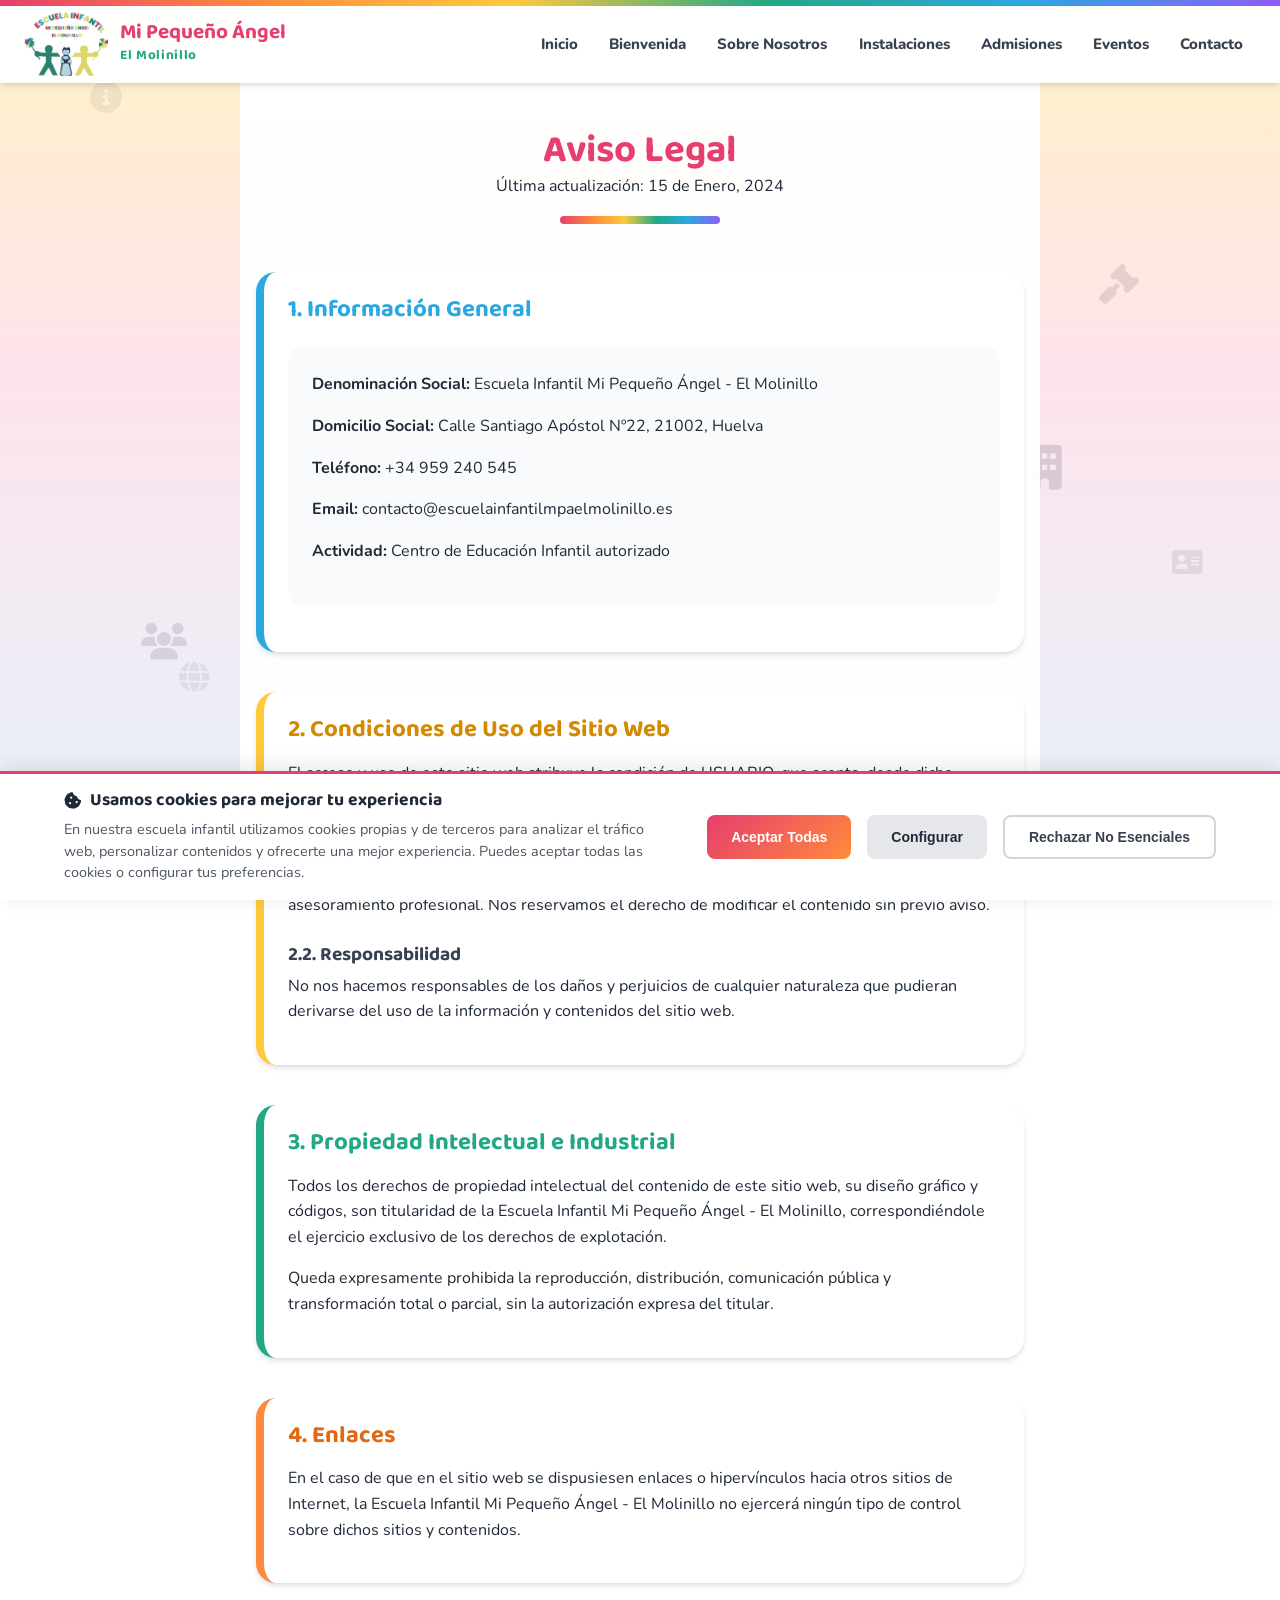
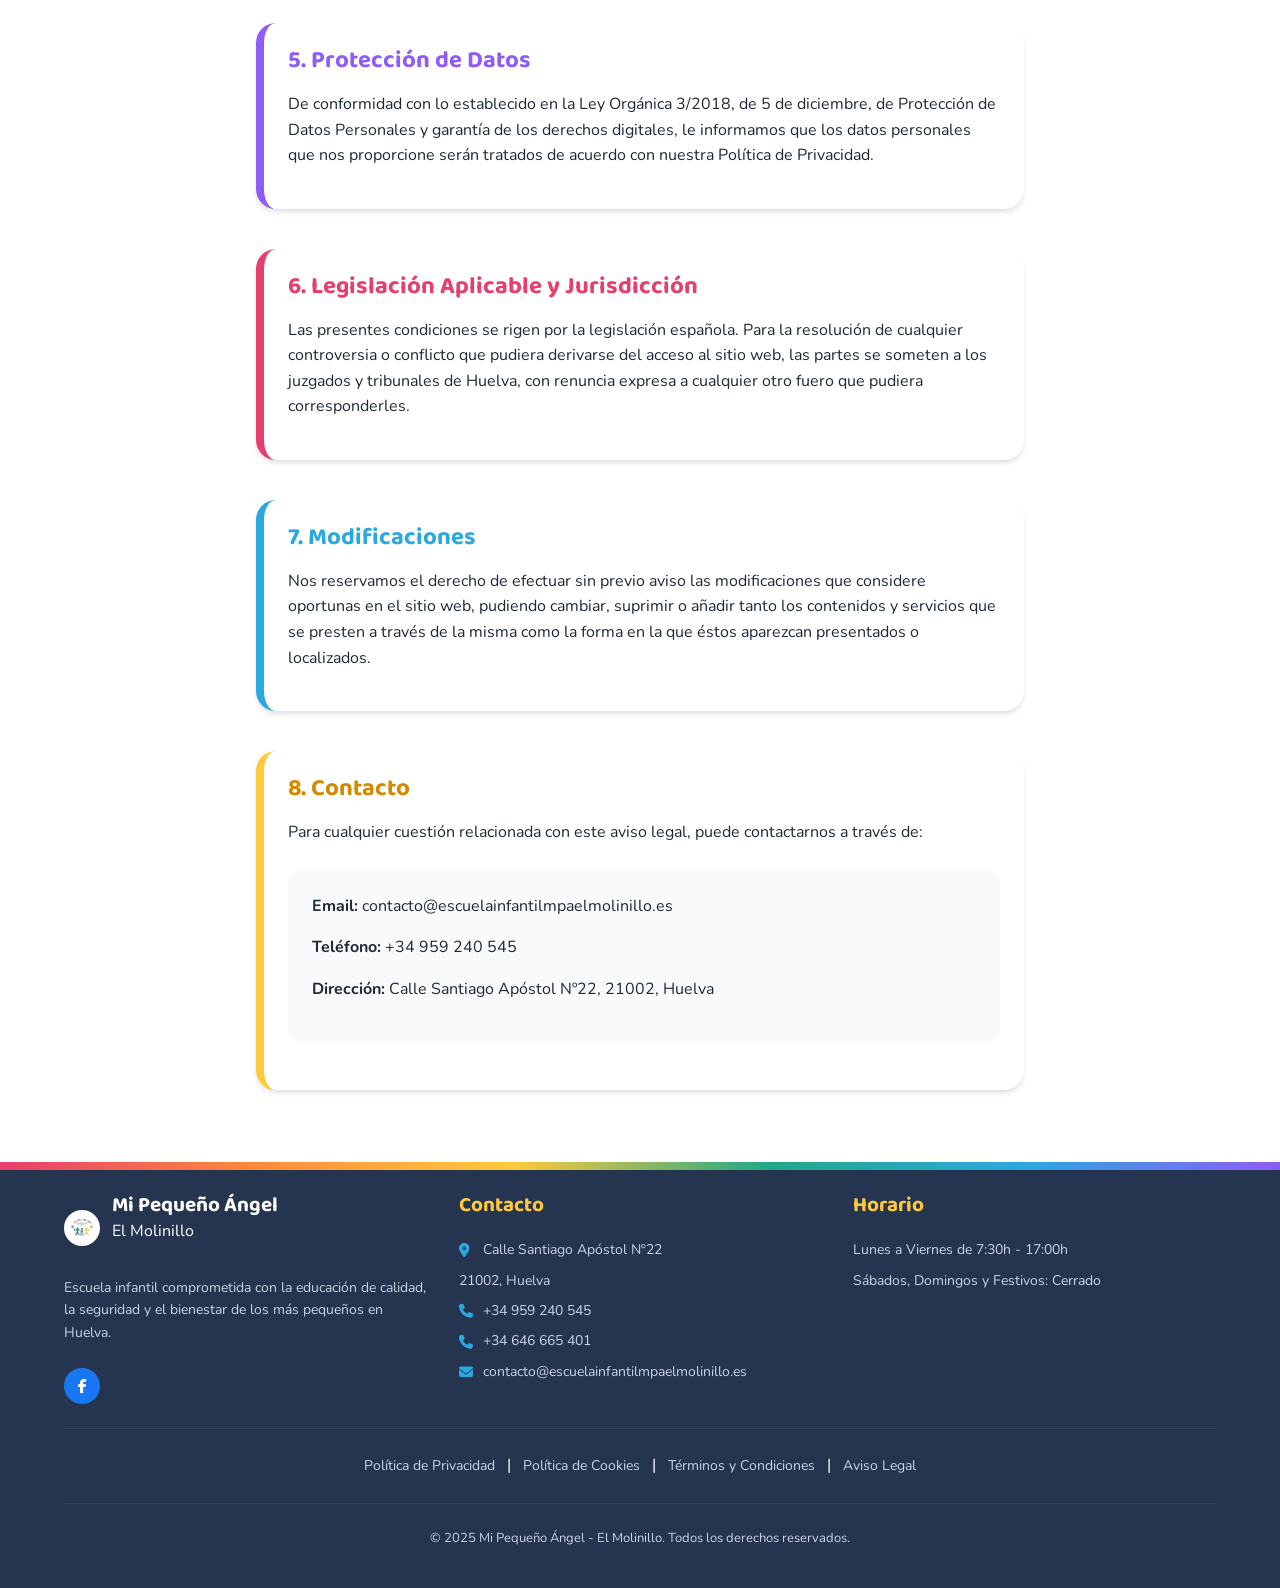
==== aviso-legal.html @ c1a0e79a "Add files via upload" ====
<!DOCTYPE html>
<html lang="es">

<head>
    <meta charset="UTF-8">
    <meta name="viewport" content="width=device-width, initial-scale=1.0">
    <title>Aviso Legal</title>
    <link rel="icon" type="image/png" href="img/favicon.ico">
    <link rel="stylesheet" href="https://cdnjs.cloudflare.com/ajax/libs/font-awesome/6.4.0/css/all.min.css">
    <link rel="preconnect" href="https://fonts.googleapis.com">
    <link rel="preconnect" href="https://fonts.gstatic.com" crossorigin>
    <link rel="stylesheet" href="https://fonts.googleapis.com/css2?family=Baloo+2:wght@600;700;800&family=Nunito:wght@400;600;700;800&display=swap">
    <link rel="stylesheet" href="styles.css">
    <style>
        .policy-content {
            max-width: 800px;
            margin: 0 auto;
            padding: 2rem 1rem;
        }

        .policy-header {
            text-align: center;
            margin-bottom: 3rem;
            padding-top: 6rem;
        }

        .policy-section {
            margin-bottom: 2.5rem;
        }

        .policy-section h2 {
            color: var(--primary-pink);
            margin-bottom: 1rem;
            font-size: 1.5rem;
        }

        .policy-section h3 {
            color: var(--gray-700);
            margin: 1.5rem 0 0.5rem 0;
            font-size: 1.2rem;
        }

        .legal-info-box {
            background: var(--gray-50);
            padding: 1.5rem;
            border-radius: var(--border-radius);
            margin: 1.5rem 0;
        }

        .back-button {
            display: inline-block;
            margin-top: 2rem;
            padding: 0.75rem 1.5rem;
            background: var(--gradient-pink);
            color: white;
            border-radius: 9999px;
            text-decoration: none;
            font-weight: 600;
            transition: var(--transition);
        }

        .back-button:hover {
            transform: translateY(-2px);
            box-shadow: var(--shadow-lg);
        }

        .legal-background {
            position: fixed;
            top: 0;
            left: 0;
            width: 100%;
            height: 100%;
            pointer-events: none;
            z-index: -1;
            overflow: hidden;
        }

        .floating-legal {
            position: absolute;
            font-size: 2rem;
            color: rgba(55, 65, 81, 0.1);
            animation: floatLegal 22s infinite linear;
            pointer-events: none;
            font-family: 'Font Awesome 6 Free';
            font-weight: 900;
        }

        .floating-legal:nth-child(1) {
            top: 8%;
            left: 7%;
            animation-delay: 0s;
            font-size: 2rem;
            color: rgba(55, 65, 81, 0.08);
        }

        .floating-legal:nth-child(2) {
            top: 28%;
            right: 11%;
            animation-delay: 3.5s;
            font-size: 2.5rem;
            color: rgba(31, 41, 55, 0.12);
        }

        .floating-legal:nth-child(3) {
            bottom: 22%;
            left: 14%;
            animation-delay: 7s;
            font-size: 1.9rem;
            color: rgba(55, 65, 81, 0.09);
        }

        .floating-legal:nth-child(4) {
            top: 48%;
            right: 17%;
            animation-delay: 10.5s;
            font-size: 2.8rem;
            color: rgba(31, 41, 55, 0.15);
        }

        .floating-legal:nth-child(5) {
            bottom: 35%;
            right: 6%;
            animation-delay: 14s;
            font-size: 1.7rem;
            color: rgba(55, 65, 81, 0.11);
        }

        .floating-legal:nth-child(6) {
            top: 68%;
            left: 11%;
            animation-delay: 17.5s;
            font-size: 2.3rem;
            color: rgba(31, 41, 55, 0.13);
        }

        /* Iconos de información legal */
        .floating-legal:nth-child(1)::before {
            content: '\f05a';
        }

        /* Info circle */
        .floating-legal:nth-child(2)::before {
            content: '\f0e3';
        }

        /* Gavel */
        .floating-legal:nth-child(3)::before {
            content: '\f0ac';
        }

        /* Globo */
        .floating-legal:nth-child(4)::before {
            content: '\f1ad';
        }

        /* Building */
        .floating-legal:nth-child(5)::before {
            content: '\f2bb';
        }

        /* Address Card */
        .floating-legal:nth-child(6)::before {
            content: '\f0c0';
        }

        /* Users */

        @keyframes floatLegal {
            0% {
                transform: translateY(0px) rotate(0deg) scale(1);
                opacity: 0.7;
            }

            33% {
                transform: translateY(-25px) rotate(120deg) scale(1.2);
                opacity: 1;
            }

            66% {
                transform: translateY(25px) rotate(240deg) scale(0.8);
                opacity: 0.5;
            }

            100% {
                transform: translateY(0px) rotate(360deg) scale(1);
                opacity: 0.7;
            }
        }

        .policy-content {
            position: relative;
            z-index: 1;
            background: rgba(255, 255, 255, 0.95);
            backdrop-filter: blur(2px);
        }
    </style>
</head>

<body>
    <div class="legal-background">
        <div class="floating-legal"></div>
        <div class="floating-legal"></div>
        <div class="floating-legal"></div>
        <div class="floating-legal"></div>
        <div class="floating-legal"></div>
        <div class="floating-legal"></div>
    </div>

    <!-- Encabezado -->
    <header>
        <div class="header-container">
            <a href="index.html" class="logo" aria-label="Mi Pequeño Ángel - El Molinillo, ir al inicio">
                <span class="logo-img">
                    <img src="img/logo.jpg" alt="Logo Escuela Infantil Mi Pequeño Ángel - El Molinillo">
                </span>
                <div class="logo-text">
                    <h1>Mi Pequeño Ángel</h1>
                    <p>El Molinillo</p>
                </div>
            </a>

            <!-- Menú de navegación -->
            <nav class="nav-menu">
                <a href="index.html" class="nav-link">Inicio</a>
                <a href="index.html#welcome" class="nav-link">Bienvenida</a>
                <a href="index.html#about" class="nav-link">Sobre Nosotros</a>
                <a href="index.html#facilities" class="nav-link">Instalaciones</a>
                <a href="index.html#admissions" class="nav-link">Admisiones</a>
                <a href="index.html#news" class="nav-link">Eventos</a>
                <a href="index.html#contact" class="nav-link">Contacto</a>
            </nav>
        </div>
    </header>

    <!-- Contenido del Aviso Legal -->
    <main class="policy-content">
        <div class="policy-header">
            <h1>Aviso Legal</h1>
            <p>Última actualización: 15 de Enero, 2024</p>
        </div>

        <div class="policy-section">
            <h2>1. Información General</h2>
            <div class="legal-info-box">
                <p><strong>Denominación Social:</strong> Escuela Infantil Mi Pequeño Ángel - El Molinillo</p>
                <p><strong>Domicilio Social:</strong> Calle Santiago Apóstol Nº22, 21002, Huelva</p>
                <p><strong>Teléfono:</strong> +34 959 240 545</p>
                <p><strong>Email:</strong> contacto@escuelainfantilmpaelmolinillo.es</p>
                <p><strong>Actividad:</strong> Centro de Educación Infantil autorizado</p>
            </div>
        </div>

        <div class="policy-section">
            <h2>2. Condiciones de Uso del Sitio Web</h2>
            <p>El acceso y uso de este sitio web atribuye la condición de USUARIO, que acepta, desde dicho acceso y/o
                uso, las presentes condiciones de uso.</p>

            <h3>2.1. Contenido del Sitio</h3>
            <p>La información contenida en este sitio web tiene carácter informativo y no constituye asesoramiento
                profesional. Nos reservamos el derecho de modificar el contenido sin previo aviso.</p>

            <h3>2.2. Responsabilidad</h3>
            <p>No nos hacemos responsables de los daños y perjuicios de cualquier naturaleza que pudieran derivarse del
                uso de la información y contenidos del sitio web.</p>
        </div>

        <div class="policy-section">
            <h2>3. Propiedad Intelectual e Industrial</h2>
            <p>Todos los derechos de propiedad intelectual del contenido de este sitio web, su diseño gráfico y códigos,
                son titularidad de la Escuela Infantil Mi Pequeño Ángel - El Molinillo, correspondiéndole el ejercicio
                exclusivo de los derechos de explotación.</p>

            <p>Queda expresamente prohibida la reproducción, distribución, comunicación pública y transformación total o
                parcial, sin la autorización expresa del titular.</p>
        </div>

        <div class="policy-section">
            <h2>4. Enlaces</h2>
            <p>En el caso de que en el sitio web se dispusiesen enlaces o hipervínculos hacia otros sitios de Internet,
                la Escuela Infantil Mi Pequeño Ángel - El Molinillo no ejercerá ningún tipo de control sobre dichos
                sitios y contenidos.</p>
        </div>

        <div class="policy-section">
            <h2>5. Protección de Datos</h2>
            <p>De conformidad con lo establecido en la Ley Orgánica 3/2018, de 5 de diciembre, de Protección de Datos
                Personales y garantía de los derechos digitales, le informamos que los datos personales que nos
                proporcione serán tratados de acuerdo con nuestra Política de Privacidad.</p>
        </div>

        <div class="policy-section">
            <h2>6. Legislación Aplicable y Jurisdicción</h2>
            <p>Las presentes condiciones se rigen por la legislación española. Para la resolución de cualquier
                controversia o conflicto que pudiera derivarse del acceso al sitio web, las partes se someten a los
                juzgados y tribunales de Huelva, con renuncia expresa a cualquier otro fuero que pudiera
                corresponderles.</p>
        </div>

        <div class="policy-section">
            <h2>7. Modificaciones</h2>
            <p>Nos reservamos el derecho de efectuar sin previo aviso las modificaciones que considere oportunas en el
                sitio web, pudiendo cambiar, suprimir o añadir tanto los contenidos y servicios que se presten a través
                de la misma como la forma en la que éstos aparezcan presentados o localizados.</p>
        </div>

        <div class="policy-section">
            <h2>8. Contacto</h2>
            <p>Para cualquier cuestión relacionada con este aviso legal, puede contactarnos a través de:</p>
            <div class="legal-info-box">
                <p><strong>Email:</strong> contacto@escuelainfantilmpaelmolinillo.es</p>
                <p><strong>Teléfono:</strong> +34 959 240 545</p>
                <p><strong>Dirección:</strong> Calle Santiago Apóstol Nº22, 21002, Huelva</p>
            </div>
        </div>
    </main>

    <!-- Footer -->
    <footer>
        <div class="container">
            <div class="footer-content">
                <div class="footer-column">
                    <div class="footer-logo">
                        <div class="footer-logo-icon">
                            <img src="img/favicon.ico" alt="Logo Escuela Infantil Mi Pequeño Ángel"
                                style="width: 100%; height: 100%; object-fit: contain;">
                        </div>
                        <div>
                            <h3>Mi Pequeño Ángel</h3>
                            <p>El Molinillo</p>
                        </div>
                    </div>
                    <p class="footer-text">Escuela infantil comprometida con la educación de calidad, la seguridad y el
                        bienestar de los más pequeños en Huelva.</p>
                    <div class="social-links">
                        <a href="https://www.facebook.com/p/Mi-Peque%C3%B1o-%C3%81ngel-El-Molinillo-100089891724170/"
                            class="social-link" target="_blank" aria-label="Facebook">
                            <i class="fab fa-facebook-f"></i>
                        </a>
                    </div>
                </div>
                <div class="footer-column">
                    <h4>Contacto</h4>
                    <div class="footer-contact">
                        <p><i class="fas fa-map-marker-alt"></i> Calle Santiago Apóstol Nº22</p>
                        <p>21002, Huelva</p>
                        <p><i class="fas fa-phone"></i> +34 959 240 545</p>
                        <p><i class="fas fa-phone"></i> +34 646 665 401</p>
                        <p><i class="fas fa-envelope"></i> contacto@escuelainfantilmpaelmolinillo.es</p>
                    </div>
                </div>
                <div class="footer-column">
                    <h4>Horario</h4>
                    <div class="footer-hours">
                        <p>Lunes a Viernes de 7:30h - 17:00h</p>
                        <p>Sábados, Domingos y Festivos: Cerrado</p>
                    </div>
                </div>
            </div>

            <!-- Políticas en el pie de página -->
            <div class="footer-policies">
                <a href="politica-privacidad.html">Política de Privacidad</a> |
                <a href="politica-cookies.html">Política de Cookies</a> |
                <a href="terminos-condiciones.html">Términos y Condiciones</a> |
                <a href="aviso-legal.html">Aviso Legal</a>
            </div>

            <div class="copyright">
                <p>&copy; 2025 Mi Pequeño Ángel - El Molinillo. Todos los derechos reservados.</p>
            </div>
        </div>
    </footer>

    <script src="script.js"></script>

    <!-- Banner de Cookies -->
    <div id="cookieBanner" class="cookie-banner-full">
        <div class="container">
            <div class="cookie-content-full">
                <div class="cookie-text-full">
                    <h3><i class="fas fa-cookie-bite"></i> Usamos cookies para mejorar tu experiencia</h3>
                    <p>En nuestra escuela infantil utilizamos cookies propias y de terceros para analizar el tráfico
                        web, personalizar contenidos y ofrecerte una mejor experiencia. Puedes aceptar todas las cookies
                        o configurar tus preferencias.</p>
                </div>
                <div class="cookie-buttons-full">
                    <button id="acceptAllCookies" class="btn-cookie btn-cookie-primary">
                        Aceptar Todas
                    </button>
                    <button id="configureCookies" class="btn-cookie btn-cookie-secondary">
                        Configurar
                    </button>
                    <button id="rejectCookies" class="btn-cookie btn-cookie-outline">
                        Rechazar No Esenciales
                    </button>
                </div>
            </div>
        </div>
    </div>

    <!-- Modal de Configuración de Cookies -->
    <div id="cookieModal" class="cookie-modal">
        <div class="cookie-modal-content">
            <div class="cookie-modal-header">
                <h3><i class="fas fa-sliders-h"></i> Configuración de Cookies</h3>
                <button id="closeCookieModal" class="cookie-close">&times;</button>
            </div>
            <div class="cookie-modal-body">
                <div class="cookie-category">
                    <div class="cookie-category-header">
                        <label class="cookie-toggle">
                            <input type="checkbox" id="essentialCookies" checked disabled>
                            <span class="cookie-slider"></span>
                        </label>
                        <div class="cookie-category-info">
                            <h4>Cookies Esenciales</h4>
                            <p>Necesarias para el funcionamiento básico del sitio. No se pueden desactivar.</p>
                        </div>
                    </div>
                </div>

                <div class="cookie-category">
                    <div class="cookie-category-header">
                        <label class="cookie-toggle">
                            <input type="checkbox" id="performanceCookies">
                            <span class="cookie-slider"></span>
                        </label>
                        <div class="cookie-category-info">
                            <h4>Cookies de Rendimiento</h4>
                            <p>Nos ayudan a entender cómo interactúas con el sitio y mejorar nuestros servicios.</p>
                        </div>
                    </div>
                </div>

                <div class="cookie-category">
                    <div class="cookie-category-header">
                        <label class="cookie-toggle">
                            <input type="checkbox" id="functionalityCookies">
                            <span class="cookie-slider"></span>
                        </label>
                        <div class="cookie-category-info">
                            <h4>Cookies de Funcionalidad</h4>
                            <p>Permiten recordar tus preferencias y personalizar tu experiencia.</p>
                        </div>
                    </div>
                </div>

                <div class="cookie-category">
                    <div class="cookie-category-header">
                        <label class="cookie-toggle">
                            <input type="checkbox" id="marketingCookies">
                            <span class="cookie-slider"></span>
                        </label>
                        <div class="cookie-category-info">
                            <h4>Cookies de Marketing</h4>
                            <p>Utilizadas para mostrarte contenido y anuncios relevantes.</p>
                        </div>
                    </div>
                </div>
            </div>
            <div class="cookie-modal-footer">
                <button id="saveCookiePreferences" class="btn-cookie btn-cookie-primary">
                    Guardar Preferencias
                </button>
                <button id="acceptAllInModal" class="btn-cookie btn-cookie-secondary">
                    Aceptar Todas
                </button>
                <button id="rejectAllInModal" class="btn-cookie btn-cookie-outline">
                    Rechazar Todas
                </button>
            </div>
        </div>
    </div>
</body>

</html>
---- styles.css ----
/* Variables CSS */
:root {
    /* Colores del logo, más vivos */
    --c-pink: #e63e6d;
    --c-orange: #ff8a3d;
    --c-yellow: #ffc93c;
    --c-green: #22a886;
    --c-blue: #2ba8e0;
    --c-purple: #8e5cf7;
    --c-navy: #26354f;
    --tint-pink: #ffe3ec;
    --tint-orange: #ffecdc;
    --tint-yellow: #fff3c4;
    --tint-green: #ddf5ec;
    --tint-blue: #e3f3fc;
    --tint-purple: #efe6ff;
    --gradient-rainbow: linear-gradient(90deg, #e63e6d, #ff8a3d, #ffc93c, #22a886, #2ba8e0, #8e5cf7);

    --primary-pink: var(--c-pink);
    --primary-purple: var(--c-purple);
    --secondary-purple: #b496ff;
    --light-pink: var(--tint-pink);
    --light-purple: var(--tint-purple);
    --gradient-pink: linear-gradient(135deg, #e63e6d, #ff8a3d);
    --font-display: 'Baloo 2', 'Segoe UI', sans-serif;
    --white: #ffffff;
    --gray-50: #f9fafb;
    --gray-100: #f3f4f6;
    --gray-200: #e5e7eb;
    --gray-300: #d1d5db;
    --gray-400: #9ca3af;
    --gray-500: #6b7280;
    --gray-600: #4b5563;
    --gray-700: #374151;
    --gray-800: #1f2937;
    --green-500: #10b981;
    --yellow-500: #f59e0b;
    --blue-500: #3b82f6;
    --shadow-sm: 0 1px 2px 0 rgba(0, 0, 0, 0.05);
    --shadow-md: 0 4px 6px -1px rgba(0, 0, 0, 0.1), 0 2px 4px -1px rgba(0, 0, 0, 0.06);
    --shadow-lg: 0 10px 15px -3px rgba(0, 0, 0, 0.1), 0 4px 6px -2px rgba(0, 0, 0, 0.05);
    --transition: all 0.3s ease;
    --border-radius: 0.75rem;
}

/* Reset y base */
* {
    margin: 0;
    padding: 0;
    box-sizing: border-box;
}

body {
    font-family: 'Nunito', 'Segoe UI', Tahoma, Geneva, Verdana, sans-serif;
    line-height: 1.6;
    color: var(--gray-800);
    background-color: var(--white);
    overflow-x: hidden;
}

h1,
h2,
h3,
h4,
h5,
h6 {
    font-family: var(--font-display);
    font-weight: 700;
    line-height: 1.2;
}

p {
    margin-bottom: 1rem;
}

a {
    text-decoration: none;
    color: inherit;
}

img {
    max-width: 100%;
    height: auto;
    display: block;
}

.container {
    width: 100%;
    max-width: 1200px;
    margin: 0 auto;
    padding: 0 1.5rem;
}

.btn {
    display: inline-block;
    padding: 1rem 2rem;
    border-radius: 9999px;
    font-weight: 600;
    text-align: center;
    cursor: pointer;
    transition: var(--transition);
    border: 2px solid transparent;
    font-size: 1rem;
    width: 100%;
    max-width: 300px;
}

.btn-primary {
    background: var(--gradient-pink);
    color: var(--white);
    box-shadow: var(--shadow-lg);
}

.btn-primary:hover {
    transform: scale(1.02);
    box-shadow: 0 15px 20px -5px rgba(236, 72, 153, 0.3);
}

.btn-outline {
    background: transparent;
    color: var(--primary-pink);
    border-color: var(--primary-pink);
}

.btn-outline:hover {
    background: var(--primary-pink);
    color: var(--white);
}

.section {
    padding: 3rem 0;
}

.section-title {
    text-align: center;
    margin-bottom: 2rem;
}

.section-title h2 {
    font-size: 1.875rem;
    margin-bottom: 1rem;
    color: var(--gray-800);
}

.section-title p {
    color: var(--gray-600);
    max-width: 600px;
    margin: 0 auto;
    font-size: 1rem;
}

/* Elementos de Fondo Decorativos */
.background-elements {
    position: fixed;
    top: 0;
    left: 0;
    width: 100%;
    height: 100%;
    pointer-events: none;
    z-index: -1;
    overflow: hidden;
}

/* Elementos educativos flotantes */
.floating-element {
    position: absolute;
    font-size: 2rem;
    opacity: 0.1;
    animation: floatElement 20s infinite linear;
    pointer-events: none;
    z-index: 1;
}

.floating-element.element-1 {
    top: 10%;
    left: 5%;
    animation-delay: 0s;
    font-size: 2.5rem;
    opacity: 0.08;
    color: var(--primary-pink);
}

.floating-element.element-2 {
    top: 25%;
    right: 8%;
    animation-delay: 3s;
    font-size: 2.2rem;
    opacity: 0.12;
    color: var(--primary-purple);
}

.floating-element.element-3 {
    bottom: 20%;
    left: 12%;
    animation-delay: 6s;
    font-size: 2rem;
    opacity: 0.09;
    color: var(--green-500);
}

.floating-element.element-4 {
    top: 45%;
    right: 15%;
    animation-delay: 9s;
    font-size: 2.8rem;
    opacity: 0.15;
    color: var(--yellow-500);
}

.floating-element.element-5 {
    bottom: 30%;
    right: 6%;
    animation-delay: 12s;
    font-size: 1.8rem;
    opacity: 0.11;
    color: var(--blue-500);
}

.floating-element.element-6 {
    top: 65%;
    left: 8%;
    animation-delay: 15s;
    font-size: 2.3rem;
    opacity: 0.13;
    color: var(--primary-pink);
}

.floating-element.element-7 {
    top: 35%;
    left: 20%;
    animation-delay: 18s;
    font-size: 2.6rem;
    opacity: 0.14;
    color: var(--primary-purple);
}

.floating-element.element-8 {
    bottom: 15%;
    right: 20%;
    animation-delay: 21s;
    font-size: 2.1rem;
    opacity: 0.1;
    color: var(--green-500);
}

/* Formas abstractas */
.floating-shape {
    position: absolute;
    border-radius: 50%;
    background: linear-gradient(135deg, var(--primary-pink), var(--primary-purple));
    opacity: 0.03;
    animation: floatShape 25s infinite linear;
    pointer-events: none;
}

.floating-shape.shape-1 {
    width: 120px;
    height: 120px;
    top: 15%;
    right: 10%;
    animation-delay: 0s;
}

.floating-shape.shape-2 {
    width: 80px;
    height: 80px;
    bottom: 25%;
    left: 8%;
    animation-delay: 8s;
    background: linear-gradient(135deg, var(--green-500), var(--blue-500));
}

.floating-shape.shape-3 {
    width: 150px;
    height: 150px;
    top: 60%;
    right: 5%;
    animation-delay: 16s;
    background: linear-gradient(135deg, var(--yellow-500), var(--primary-pink));
}

.floating-shape.shape-4 {
    width: 100px;
    height: 100px;
    bottom: 10%;
    left: 15%;
    animation-delay: 24s;
    background: linear-gradient(135deg, var(--primary-purple), var(--green-500));
}

/* Animaciones */
@keyframes floatElement {
    0% {
        transform: translateY(0px) rotate(0deg) scale(1);
    }

    25% {
        transform: translateY(-20px) rotate(90deg) scale(1.1);
    }

    50% {
        transform: translateY(0px) rotate(180deg) scale(1);
    }

    75% {
        transform: translateY(20px) rotate(270deg) scale(0.9);
    }

    100% {
        transform: translateY(0px) rotate(360deg) scale(1);
    }
}

@keyframes floatShape {
    0% {
        transform: translate(0, 0) rotate(0deg);
    }

    33% {
        transform: translate(30px, -40px) rotate(120deg);
    }

    66% {
        transform: translate(-20px, 30px) rotate(240deg);
    }

    100% {
        transform: translate(0, 0) rotate(360deg);
    }
}

/* Asegurar que el contenido tenga buen contraste */
.hero,
.about,
.news,
.testimonials,
.instalaciones,
.admissions,
.contact {
    position: relative;
    z-index: 1;
}

/* Encabezado */
header {
    position: fixed;
    top: 0;
    left: 0;
    right: 0;
    background: var(--white);
    box-shadow: var(--shadow-md);
    z-index: 1000;
}

.header-container {
    display: flex;
    justify-content: space-between;
    align-items: center;
    padding: 1rem 1.5rem;
}

.logo {
    display: flex;
    align-items: center;
    gap: 0.75rem;
}

/* El logo es cuadrado con mucho margen blanco: lo recortamos al dibujo */
.logo-img {
    position: relative;
    display: block;
    width: 84px;
    height: 64px;
    overflow: hidden;
    flex-shrink: 0;
}

.logo-img img {
    position: absolute;
    width: 109px;
    height: 109px;
    max-width: none;
    left: -12px;
    top: -19px;
}

.logo-text h1 {
    font-size: 1.3rem;
    color: var(--c-pink);
    line-height: 1.1;
}

.logo-text p {
    font-family: var(--font-display);
    font-weight: 700;
    font-size: 0.85rem;
    color: var(--c-green);
    margin: 0;
    letter-spacing: 0.05em;
}

.nav-menu {
    display: flex;
    gap: 1.5rem;
}

.nav-link {
    font-weight: 600;
    color: var(--gray-700);
    transition: var(--transition);
    font-size: 0.9375rem;
}

.nav-link:hover,
.nav-link.active {
    color: var(--primary-pink);
}

/* Inicio */
.hero {
    position: relative;
    overflow: hidden;
    background:
        radial-gradient(circle at 10% 20%, rgba(255, 201, 60, 0.45), transparent 40%),
        radial-gradient(circle at 90% 15%, rgba(43, 168, 224, 0.35), transparent 40%),
        radial-gradient(circle at 75% 90%, rgba(230, 62, 109, 0.25), transparent 45%),
        linear-gradient(135deg, #fff6e0, #ffe8f0 50%, #e8f6ff);
    padding-top: 7rem;
    padding-bottom: 5rem;
}

.hero-blobs .blob {
    position: absolute;
    border-radius: 50%;
    opacity: 0.6;
    animation: blobFloat 9s ease-in-out infinite;
}

.blob-1 { width: 70px; height: 70px; background: var(--c-yellow); top: 18%; left: 3%; }
.blob-2 { width: 34px; height: 34px; background: var(--c-blue); top: 70%; left: 45%; animation-delay: 2s; }
.blob-3 { width: 50px; height: 50px; background: var(--c-pink); top: 12%; right: 4%; animation-delay: 4s; }
.blob-4 { width: 24px; height: 24px; background: var(--c-green); top: 55%; left: 8%; animation-delay: 6s; }

@keyframes blobFloat {
    0%, 100% { transform: translateY(0) scale(1); }
    50% { transform: translateY(-18px) scale(1.08); }
}

.hero-content {
    position: relative;
    display: grid;
    grid-template-columns: 1fr;
    gap: 2rem;
    align-items: center;
}

.hero-badge {
    display: inline-flex;
    align-items: center;
    gap: 0.5rem;
    background: var(--white);
    color: var(--c-purple);
    font-weight: 800;
    font-size: 0.85rem;
    padding: 0.45rem 1rem;
    border-radius: 9999px;
    box-shadow: 0 4px 0 var(--tint-purple), var(--shadow-md);
    margin-bottom: 1rem;
}

.hero-text h1 {
    font-size: 2rem;
    margin-bottom: 1rem;
    line-height: 1.15;
    color: var(--c-navy);
}

.rainbow-letters {
    display: block;
    font-size: 1.45em;
    font-weight: 800;
    letter-spacing: 0.01em;
    text-shadow: 0 3px 0 rgba(38, 53, 79, 0.12);
}

/* inline (no inline-block) para que el móvil no parta las palabras entre letras */
.rainbow-letters span {
    display: inline;
}

@media (max-width: 480px) {
    .rainbow-letters {
        font-size: 1.15em;
    }
}

@media (min-width: 768px) {
    .rainbow-letters span {
        display: inline-block;
    }
}

.rainbow-letters span:nth-child(6n+1) { color: var(--c-pink); }
.rainbow-letters span:nth-child(6n+2) { color: var(--c-blue); }
.rainbow-letters span:nth-child(6n+3) { color: #f2a900; }
.rainbow-letters span:nth-child(6n+4) { color: var(--c-green); }
.rainbow-letters span:nth-child(6n+5) { color: var(--c-orange); }
.rainbow-letters span:nth-child(6n+6) { color: var(--c-purple); }

.rainbow-letters span:hover {
    animation: letterBounce 0.5s ease;
}

@keyframes letterBounce {
    50% { transform: translateY(-10px) rotate(-6deg); }
}

.hero-text h1 small {
    display: block;
    font-size: 0.6em;
    color: var(--c-green);
    margin-top: 0.25rem;
}

.hero-text p {
    font-size: 1.125rem;
    color: var(--gray-700);
    margin-bottom: 1.5rem;
}

.hero-buttons {
    display: flex;
    flex-direction: column;
    gap: 1rem;
    align-items: center;
}

.hero-stats {
    list-style: none;
    display: grid;
    grid-template-columns: repeat(2, 1fr);
    gap: 0.75rem;
    margin-top: 2rem;
}

.hero-stats li {
    background: var(--white);
    border-radius: 1rem;
    padding: 0.6rem 0.5rem;
    text-align: center;
    border-bottom: 5px solid;
    box-shadow: var(--shadow-md);
}

.hero-stats strong {
    display: block;
    font-family: var(--font-display);
    font-size: 1.5rem;
    line-height: 1.1;
}

.hero-stats strong i {
    font-size: 0.8em;
    color: var(--c-yellow);
}

.hero-stats li > span {
    font-size: 0.8rem;
    font-weight: 700;
    color: var(--gray-600);
}

.stat-pink { border-color: var(--c-pink) !important; }
.stat-pink strong { color: var(--c-pink); }
.stat-blue { border-color: var(--c-blue) !important; }
.stat-blue strong { color: var(--c-blue); }
.stat-yellow { border-color: var(--c-yellow) !important; }
.stat-yellow strong { color: #e09a00; }
.stat-green { border-color: var(--c-green) !important; }
.stat-green strong { color: var(--c-green); }

.hero-image {
    position: relative;
    padding-bottom: 2rem;
}

.hero-illustration {
    width: 100%;
    filter: drop-shadow(0 18px 24px rgba(38, 53, 79, 0.15));
    animation: heroFloat 6s ease-in-out infinite;
}

@keyframes heroFloat {
    0%, 100% { transform: translateY(0); }
    50% { transform: translateY(-10px); }
}

.hero-photo {
    position: absolute;
    left: -1rem;
    top: 0;
    width: 32%;
    background: var(--white);
    padding: 0.4rem 0.4rem 0.2rem;
    border-radius: 0.75rem;
    box-shadow: var(--shadow-lg);
    transform: rotate(-6deg);
}

.hero-photo img {
    border-radius: 0.5rem;
    aspect-ratio: 4 / 3;
    object-fit: cover;
    width: 100%;
}

.hero-photo figcaption {
    font-family: var(--font-display);
    font-weight: 700;
    text-align: center;
    color: var(--c-pink);
    font-size: 0.9rem;
}

.hero-wave {
    position: absolute;
    left: 0;
    bottom: -1px;
    width: 100%;
    height: 60px;
    display: block;
}

/* Tarjetas destacadas del inicio */
.highlights {
    position: relative;
    z-index: 1;
    padding: 1rem 0 3rem;
    background: var(--white);
}

.highlights-grid {
    display: grid;
    grid-template-columns: 1fr;
    gap: 1.25rem;
}

.highlight-card {
    border-radius: 1.5rem;
    padding: 1.25rem 1.25rem 1.5rem;
    text-align: center;
    transition: var(--transition);
    border: 3px solid transparent;
}

.highlight-card:hover {
    transform: translateY(-6px) rotate(-1deg);
}

.highlight-card img {
    width: 100%;
    max-width: 200px;
    margin: 0 auto 0.5rem;
}

.highlight-card h3 {
    font-size: 1.35rem;
    margin-bottom: 0.4rem;
}

.highlight-card p {
    margin: 0;
    color: var(--gray-700);
    font-size: 0.95rem;
}

.hl-pink { background: var(--tint-pink); border-color: #ffc2d4; }
.hl-pink h3 { color: var(--c-pink); }
.hl-yellow { background: var(--tint-yellow); border-color: #ffe08a; }
.hl-yellow h3 { color: #d48a00; }
.hl-green { background: var(--tint-green); border-color: #a8e6cf; }
.hl-green h3 { color: var(--c-green); }
.hl-blue { background: var(--tint-blue); border-color: #a9dcf5; }
.hl-blue h3 { color: var(--c-blue); }

/* Sección de Bienvenida */
.welcome {
    background: var(--gray-50);
}

.welcome-content {
    display: grid;
    grid-template-columns: 1fr;
    gap: 2rem;
    align-items: center;
}

.welcome-text h2 {
    font-size: 1.75rem;
    margin-bottom: 1.25rem;
    color: var(--gray-800);
}

.welcome-text p {
    color: var(--gray-600);
    margin-bottom: 1.25rem;
    font-size: 1rem;
}

.welcome-features {
    display: grid;
    grid-template-columns: repeat(2, 1fr);
    gap: 1rem;
    margin-top: 1.5rem;
}

.feature-item {
    display: flex;
    align-items: center;
    gap: 0.5rem;
    font-weight: 600;
    font-size: 0.875rem;
}

.feature-item i {
    width: 20px;
    height: 20px;
    display: flex;
    align-items: center;
    justify-content: center;
    border-radius: 50%;
    font-size: 0.75rem;
    background: var(--light-pink);
    color: var(--primary-pink);
}

.welcome-image {
    border-radius: var(--border-radius);
    overflow: hidden;
    box-shadow: var(--shadow-md);
}

/* Opiniones */
.testimonials {
    padding: 3rem 0 2rem;
}

.testimonials-grid {
    display: grid;
    grid-template-columns: 1fr;
    gap: 1.5rem;
}

.testimonial-card {
    background: linear-gradient(135deg, var(--light-pink), var(--light-purple));
    padding: 1.25rem;
    border-radius: var(--border-radius);
    box-shadow: var(--shadow-md);
}

.testimonial-stars {
    color: #fbbf24;
    margin-bottom: 0.75rem;
    font-size: 0.875rem;
}

.testimonial-text {
    font-style: italic;
    color: var(--gray-700);
    margin-bottom: 0.75rem;
    font-size: 0.9375rem;
}

.testimonial-author {
    font-weight: 600;
    color: var(--gray-800);
    font-size: 0.9375rem;
}

/* Nosotros */
.about {
    background: var(--gray-50);
}

.about-content {
    display: grid;
    grid-template-columns: 1fr;
    gap: 2rem;
    align-items: center;
}

.about-text h2 {
    font-size: 1.75rem;
    margin-bottom: 1.25rem;
}

.about-text p {
    color: var(--gray-600);
    margin-bottom: 1.25rem;
    font-size: 1rem;
}

.about-values {
    display: grid;
    grid-template-columns: repeat(2, 1fr);
    gap: 0.75rem;
    margin-top: 1.5rem;
}

.value-item {
    display: flex;
    align-items: center;
    gap: 0.5rem;
    font-weight: 600;
    font-size: 0.875rem;
}

.value-item i {
    width: 20px;
    height: 20px;
    display: flex;
    align-items: center;
    justify-content: center;
    border-radius: 50%;
    font-size: 0.75rem;
}

.value-item:nth-child(1) i {
    background: var(--light-pink);
    color: var(--primary-pink);
}

.value-item:nth-child(2) i {
    background: var(--light-purple);
    color: var(--primary-purple);
}

.value-item:nth-child(3) i {
    background: #dcfce7;
    color: var(--green-500);
}

.value-item:nth-child(4) i {
    background: #fef3c7;
    color: var(--yellow-500);
}

.about-team {
    background: var(--light-pink);
    padding: 1.25rem;
    border-radius: var(--border-radius);
    box-shadow: var(--shadow-md);
}

.about-team h3 {
    font-size: 1.25rem;
    margin-bottom: 1.25rem;
}

.team-member {
    display: flex;
    align-items: center;
    gap: 0.75rem;
    margin-bottom: 1rem;
}

.team-member:last-child {
    margin-bottom: 0;
}

.team-avatar {
    width: 60px;
    height: 60px;
    border-radius: 50%;
    background: var(--gray-200);
    display: flex;
    align-items: center;
    justify-content: center;
    color: var(--gray-600);
    font-size: 1.5rem;
}

.team-info h4 {
    font-weight: 600;
    margin-bottom: 0.25rem;
    font-size: 0.9375rem;
}

.team-info p {
    font-size: 0.75rem;
    color: var(--gray-600);
    margin: 0;
}

/* Instalaciones */
.instalaciones {
    background: linear-gradient(135deg, var(--light-pink), var(--light-purple));
}

.facilities-grid {
    display: grid;
    grid-template-columns: 1fr;
    gap: 1.5rem;
}

.facility-card {
    border-radius: var(--border-radius);
    overflow: hidden;
    box-shadow: var(--shadow-md);
    transition: var(--transition);
    background: var(--white);
    height: 100%;
    display: flex;
    flex-direction: column;
}

.facility-card:hover {
    transform: translateY(-3px);
    box-shadow: var(--shadow-lg);
}

.facility-image {
    height: 200px;
    background: var(--gradient-pink);
    display: flex;
    align-items: center;
    justify-content: center;
    overflow: hidden;
    position: relative;
}

.facility-image img {
    width: 100%;
    height: 100%;
    object-fit: cover;
    transition: var(--transition);
}

.facility-card:hover .facility-image img {
    transform: scale(1.05);
}

.facility-content {
    padding: 1.25rem;
    background: var(--white);
    flex-grow: 1;
    display: flex;
    flex-direction: column;
    justify-content: center;
}

.facility-content h3 {
    font-size: 1.125rem;
    margin-bottom: 0.5rem;
    color: var(--gray-800);
    text-align: center;
}

.facility-content p {
    color: var(--gray-600);
    font-size: 0.875rem;
    text-align: center;
    margin: 0;
}

/* Placeholder para imágenes que no cargan */
.facility-image::before {
    content: '';
    position: absolute;
    top: 0;
    left: 0;
    width: 100%;
    height: 100%;
    background: linear-gradient(135deg, var(--primary-pink), var(--primary-purple));
    opacity: 0.1;
    z-index: 1;
}

.facility-image .placeholder-icon {
    position: absolute;
    font-size: 3rem;
    color: var(--white);
    opacity: 0.8;
    z-index: 2;
}

/* ====== GALERÍA DE INSTALACIONES ====== */
.facility-content {
    display: flex;
    flex-direction: column;
    gap: 0.5rem;
    align-items: center;
}

.facility-content p {
    margin: 0;
    font-size: 0.85rem;
    color: var(--gray-600);
}

.gallery-btn {
    background: var(--gradient-pink);
    border: none;
    color: #fff;
    padding: 0.5rem 1rem;
    border-radius: 9999px;
    cursor: pointer;
    font-weight: 600;
    transition: var(--transition);
    font-size: 0.8rem;
    box-shadow: var(--shadow-sm);
}

.gallery-btn:hover {
    transform: translateY(-2px);
    box-shadow: var(--shadow-md);
}

/* Modal */
.gallery-modal {
    display: none;
    position: fixed;
    inset: 0;
    background: rgba(0, 0, 0, 0.6);
    z-index: 9999;
    display: none;
    align-items: center;
    justify-content: center;
    padding: 1rem;
}

.gallery-modal.show {
    display: flex;
}

.gallery-modal-content {
    background: #fff;
    border-radius: var(--border-radius);
    max-width: 900px;
    width: 100%;
    position: relative;
    box-shadow: var(--shadow-lg);
    padding: 1.25rem 1.25rem 3.5rem;
}

.gallery-close {
    position: absolute;
    top: 0.75rem;
    right: 0.75rem;
    background: transparent;
    border: none;
    font-size: 2rem;
    cursor: pointer;
    color: #555;
    line-height: 1;
}

.gallery-image-wrapper {
    width: 100%;
    aspect-ratio: 16/9;
    background: #f3f4f6;
    border-radius: 0.75rem;
    overflow: hidden;
    display: flex;
    align-items: center;
    justify-content: center;
}

.gallery-image-wrapper img {
    width: 100%;
    height: 100%;
    object-fit: cover;
}

.gallery-controls {
    position: absolute;
    bottom: 1rem;
    left: 0;
    width: 100%;
    display: flex;
    gap: 1rem;
    align-items: center;
    justify-content: center;
    pointer-events: none;
}

.gallery-nav {
    background: rgba(255, 255, 255, 0.9);
    border: none;
    width: 36px;
    height: 36px;
    border-radius: 9999px;
    display: grid;
    place-items: center;
    cursor: pointer;
    pointer-events: auto;
    font-size: 1.25rem;
    color: #444;
    transition: 0.2s;
}

.gallery-nav:hover {
    background: #fff;
    transform: scale(1.05);
}

.gallery-title {
    background: rgba(255, 255, 255, 0.85);
    padding: 0.35rem 1rem;
    border-radius: 9999px;
    font-weight: 600;
    pointer-events: auto;
    font-size: 0.85rem;
}

/* Responsive */
@media (max-width: 768px) {
    .gallery-modal-content {
        padding-bottom: 4rem;
    }

    .gallery-controls {
        gap: 0.5rem;
    }
}

/* Admisiones */
.admissions {
    background: var(--white);
}

.admissions-content {
    display: grid;
    grid-template-columns: 1fr;
    gap: 2rem;
}

.contact-info {
    display: flex;
    flex-direction: column;
    gap: 1.5rem;
}

.contact-item {
    display: flex;
    gap: 0.75rem;
}

.contact-icon {
    width: 20px;
    height: 20px;
    display: flex;
    align-items: center;
    justify-content: center;
    flex-shrink: 0;
    font-size: 0.875rem;
}

.contact-icon:nth-child(1) {
    color: var(--primary-pink);
}

.contact-icon:nth-child(2) {
    color: var(--primary-purple);
}

.contact-icon:nth-child(3) {
    color: var(--green-500);
}

.contact-text h3 {
    font-size: 1rem;
    margin-bottom: 0.25rem;
}

.contact-text p {
    color: var(--gray-600);
    margin: 0;
    font-size: 0.875rem;
}

.pricing-card {
    background: linear-gradient(135deg, var(--light-pink), var(--light-purple));
    padding: 1.25rem;
    border-radius: var(--border-radius);
    color: var(--gray-800);
}

.pricing-card h3 {
    font-size: 1rem;
    margin-bottom: 0.5rem;
}

.pricing-card p {
    color: var(--gray-700);
    font-size: 0.875rem;
    margin: 0;
}

.form-group {
    margin-bottom: 1rem;
}

.form-group label {
    display: block;
    margin-bottom: 0.5rem;
    font-weight: 600;
    color: var(--gray-700);
    font-size: 0.9375rem;
}

.form-control {
    width: 100%;
    padding: 0.75rem;
    border: 1px solid var(--gray-300);
    border-radius: 0.5rem;
    font-size: 1rem;
    transition: var(--transition);
}

.form-control:focus {
    outline: none;
    border-color: var(--primary-pink);
    box-shadow: 0 0 0 3px rgba(236, 72, 153, 0.1);
}

.form-row {
    display: grid;
    grid-template-columns: 1fr;
    gap: 1rem;
}

.form-card {
    background: linear-gradient(135deg, var(--light-pink), var(--light-purple));
    padding: 1.5rem;
    border-radius: var(--border-radius);
}

.form-card h3 {
    font-size: 1.25rem;
    margin-bottom: 1.25rem;
    color: var(--gray-800);
}

/* Noticias y Eventos */
.news {
    background: var(--gray-50);
}

.news-grid {
    display: grid;
    grid-template-columns: 1fr;
    gap: 1.5rem;
}

.news-card {
    background: var(--white);
    border-radius: var(--border-radius);
    overflow: hidden;
    box-shadow: var(--shadow-md);
    transition: var(--transition);
}

.news-card:hover {
    box-shadow: var(--shadow-lg);
}

.news-image {
    height: 160px;
    background: var(--gray-200);
    background-size: cover;
    background-position: center;
    background-repeat: no-repeat;
    display: flex;
    align-items: center;
    justify-content: center;
    color: var(--gray-600);
    font-size: 2rem;
}

.news-content {
    padding: 1.25rem;
}

.news-date {
    display: flex;
    align-items: center;
    gap: 0.5rem;
    font-size: 0.875rem;
    color: var(--gray-500);
    margin-bottom: 0.75rem;
}

.news-content h3 {
    font-size: 1.125rem;
    margin-bottom: 0.5rem;
}

.news-content p {
    color: var(--gray-600);
    font-size: 0.875rem;
    margin-bottom: 0.75rem;
}

.news-read-more {
    color: var(--primary-pink);
    font-weight: 600;
    display: flex;
    align-items: center;
    gap: 0.25rem;
    font-size: 0.875rem;
    transition: var(--transition);
}

.news-read-more:hover {
    color: var(--primary-purple);
}

/* ----- Modal de Noticias ----- */
.modal {
    display: none;
    position: fixed;
    z-index: 999;
    padding-top: 100px;
    left: 0;
    top: 0;
    width: 100%;
    height: 100%;
    overflow: auto;
    background-color: rgba(0, 0, 0, 0.5);
}

.modal-content {
    background: white;
    margin: auto;
    padding: 2rem;
    border-radius: var(--border-radius, 10px);
    max-width: 600px;
    box-shadow: 0 5px 20px rgba(0, 0, 0, 0.2);
    animation: fadeIn 0.3s ease;
}

#modalTitle {
    margin-bottom: 1rem;
}

#modalText {
    white-space: pre-line;
}

.close-btn {
    float: right;
    font-size: 1.5rem;
    font-weight: bold;
    cursor: pointer;
    color: #666;
    transition: 0.2s;
}

.close-btn:hover {
    color: #000;
}

@keyframes fadeIn {
    from {
        opacity: 0;
        transform: scale(0.95);
    }

    to {
        opacity: 1;
        transform: scale(1);
    }
}

/* Contacto */
.contact {
    background: var(--white);
}

.contact-content {
    display: grid;
    grid-template-columns: 1fr;
    gap: 2rem;
}

.social-links {
    display: flex;
    gap: 0.75rem;
    margin-top: 1rem;
}

.social-link {
    width: 36px;
    height: 36px;
    border-radius: 50%;
    display: flex;
    align-items: center;
    justify-content: center;
    transition: var(--transition);
    font-size: 0.875rem;
}

.social-link:nth-child(1) {
    background: var(--light-pink);
    color: var(--primary-pink);
}

.social-link:nth-child(2) {
    background: var(--light-purple);
    color: var(--primary-purple);
}

.social-link:nth-child(3) {
    background: #dbeafe;
    color: var(--blue-500);
}

.social-link:hover {
    transform: translateY(-2px);
}

.map-container {
    margin-top: 2rem;
    border-radius: var(--border-radius);
    overflow: hidden;
    box-shadow: var(--shadow-md);
}

.map-container iframe {
    width: 100%;
    height: 250px;
    border: none;
}

/* Footer */
footer {
    background: var(--gray-800);
    color: var(--white);
    padding: 2rem 0 1.5rem;
}

.footer-content {
    display: grid;
    grid-template-columns: 1fr;
    gap: 2rem;
    margin-bottom: 1.5rem;
}

.footer-logo {
    display: flex;
    align-items: center;
    gap: 0.75rem;
    margin-bottom: 1rem;
}

.footer-logo-icon {
    width: 36px;
    height: 36px;
    background: var(--white);
    border-radius: 50%;
    display: flex;
    align-items: center;
    justify-content: center;
    color: var(--white);
    font-size: 0.875rem;
    padding: 4px;
}

.footer-logo-icon img {
    width: 100%;
    height: 100%;
    object-fit: contain;
    border-radius: 50%;
}

.footer-text {
    color: #9ca3af;
    margin-bottom: 1.5rem;
    font-size: 0.875rem;
}

.footer-column h4 {
    font-size: 1.125rem;
    margin-bottom: 1.25rem;
    color: var(--white);
}

.footer-contact p,
.footer-hours p {
    color: #9ca3af;
    margin-bottom: 0.5rem;
    display: flex;
    align-items: center;
    gap: 0.5rem;
    font-size: 0.875rem;
}

.footer-contact p i,
.footer-hours p i {
    width: 16px;
    color: #6b7280;
}

.footer-policies {
    text-align: center;
    margin-bottom: 1.5rem;
    padding-top: 1.5rem;
    border-top: 1px solid #374151;
}

.footer-policies a {
    color: #9ca3af;
    font-size: 0.875rem;
    transition: var(--transition);
    margin: 0 0.5rem;
}

.footer-policies a:hover {
    color: var(--white);
}

.copyright {
    text-align: center;
    padding-top: 1.5rem;
    border-top: 1px solid #374151;
    color: #9ca3af;
    font-size: 0.8125rem;
}

/* Banner de Cookies */
.cookie-banner-full {
    position: fixed;
    bottom: 0;
    left: 0;
    right: 0;
    background: var(--white);
    box-shadow: 0 -4px 20px rgba(0, 0, 0, 0.1);
    z-index: 9999;
    padding: 1rem 0;
    border-top: 3px solid var(--primary-pink);
    transform: translateY(100%);
    transition: transform 0.4s ease;
}

.cookie-banner-full.show {
    transform: translateY(0);
}

.cookie-content-full {
    display: flex;
    align-items: center;
    justify-content: space-between;
    gap: 2rem;
}

.cookie-text-full {
    flex: 1;
    max-width: 600px;
}

.cookie-text-full h3 {
    color: var(--gray-800);
    margin-bottom: 0.5rem;
    display: flex;
    align-items: center;
    gap: 0.5rem;
    font-size: 1.1rem;
}

.cookie-text-full p {
    color: var(--gray-600);
    font-size: 0.9rem;
    margin: 0;
    line-height: 1.5;
}

.cookie-buttons-full {
    display: flex;
    gap: 1rem;
    flex-shrink: 0;
}

/* Botones de Cookies */
.btn-cookie {
    padding: 0.75rem 1.5rem;
    border: none;
    border-radius: 0.5rem;
    font-weight: 600;
    cursor: pointer;
    transition: var(--transition);
    font-size: 0.875rem;
    white-space: nowrap;
}

.btn-cookie-primary {
    background: var(--gradient-pink);
    color: var(--white);
}

.btn-cookie-secondary {
    background: var(--gray-200);
    color: var(--gray-800);
}

.btn-cookie-outline {
    background: transparent;
    border: 2px solid var(--gray-300);
    color: var(--gray-700);
}

.btn-cookie:hover {
    transform: translateY(-2px);
    box-shadow: var(--shadow-md);
}

/* Modal de Configuración de Cookies */
.cookie-modal {
    display: none;
    position: fixed;
    top: 0;
    left: 0;
    width: 100%;
    height: 100%;
    background: rgba(0, 0, 0, 0.5);
    z-index: 10000;
    backdrop-filter: blur(5px);
}

.cookie-modal.show {
    display: flex;
    align-items: center;
    justify-content: center;
}

.cookie-modal-content {
    background: var(--white);
    border-radius: var(--border-radius);
    box-shadow: var(--shadow-lg);
    max-width: 500px;
    width: 90%;
    max-height: 80vh;
    overflow-y: auto;
    margin: 2rem;
}

.cookie-modal-header {
    padding: 1.5rem;
    border-bottom: 1px solid var(--gray-200);
    display: flex;
    justify-content: space-between;
    align-items: center;
}

.cookie-modal-header h3 {
    color: var(--gray-800);
    margin: 0;
    display: flex;
    align-items: center;
    gap: 0.5rem;
}

.cookie-close {
    background: none;
    border: none;
    font-size: 1.5rem;
    cursor: pointer;
    color: var(--gray-600);
    padding: 0;
    width: 30px;
    height: 30px;
    display: flex;
    align-items: center;
    justify-content: center;
    border-radius: 50%;
    transition: var(--transition);
}

.cookie-close:hover {
    background: var(--gray-100);
    color: var(--gray-800);
}

.cookie-modal-body {
    padding: 1.5rem;
}

.cookie-category {
    margin-bottom: 1.5rem;
    padding: 1rem;
    border: 1px solid var(--gray-200);
    border-radius: var(--border-radius);
    transition: var(--transition);
}

.cookie-category:hover {
    border-color: var(--primary-pink);
}

.cookie-category-header {
    display: flex;
    align-items: flex-start;
    gap: 1rem;
}

.cookie-toggle {
    position: relative;
    display: inline-block;
    width: 50px;
    height: 24px;
    flex-shrink: 0;
    margin-top: 0.25rem;
}

.cookie-toggle input {
    opacity: 0;
    width: 0;
    height: 0;
}

.cookie-slider {
    position: absolute;
    cursor: pointer;
    top: 0;
    left: 0;
    right: 0;
    bottom: 0;
    background-color: var(--gray-300);
    transition: var(--transition);
    border-radius: 24px;
}

.cookie-slider:before {
    position: absolute;
    content: "";
    height: 16px;
    width: 16px;
    left: 4px;
    bottom: 4px;
    background-color: white;
    transition: var(--transition);
    border-radius: 50%;
}

input:checked+.cookie-slider {
    background: var(--gradient-pink);
}

input:checked+.cookie-slider:before {
    transform: translateX(26px);
}

input:disabled+.cookie-slider {
    background-color: var(--gray-400);
    cursor: not-allowed;
}

.cookie-category-info h4 {
    color: var(--gray-800);
    margin: 0 0 0.25rem 0;
    font-size: 1rem;
}

.cookie-category-info p {
    color: var(--gray-600);
    font-size: 0.875rem;
    margin: 0;
    line-height: 1.4;
}

.cookie-modal-footer {
    padding: 1.5rem;
    border-top: 1px solid var(--gray-200);
    display: flex;
    gap: 0.75rem;
    flex-wrap: wrap;
}

/* Animaciones CSS - VERSIÓN RÁPIDA */
@keyframes fadeInUp {
    from {
        opacity: 0;
        transform: translateY(20px);
    }

    to {
        opacity: 1;
        transform: translateY(0);
    }
}

/* Animaciones iniciales rápidas */
.animate-on-load {
    opacity: 0;
    animation: fadeInUp 0.6s ease forwards;
}

.hero-content.animate-on-load {
    animation-delay: 0.1s;
}

.hero-image.animate-on-load {
    animation-delay: 0.2s;
}

.section-title.animate-on-load {
    animation-delay: 0.1s;
}

/* Animaciones al scroll rápidas */
.animate-on-scroll {
    opacity: 0;
    transform: translateY(20px);
    transition: all 0.4s ease;
}

.animate-on-scroll.animated {
    opacity: 1;
    transform: translateY(0);
}

/* Estilos y animaciones del NAV-MENU (CONSERVAR/AGREGAR) */
.nav-link {
    position: relative;
    transition: all 0.3s ease;
}

.nav-link::after {
    content: '';
    position: absolute;
    bottom: -5px;
    left: 0;
    width: 0;
    height: 2px;
    background: var(--gradient-pink);
    transition: width 0.3s ease;
}

.nav-link:hover::after,
.nav-link.active::after {
    width: 100%;
}

/* Header con animación suave */
header {
    transition: all 0.3s ease;
}

/* Responsive para el banner full width */
@media (max-width: 768px) {
    .cookie-content-full {
        flex-direction: column;
        gap: 1rem;
        text-align: center;
    }

    .cookie-text-full {
        max-width: none;
    }

    .cookie-buttons-full {
        flex-direction: column;
        width: 100%;
    }

    .btn-cookie {
        width: 100%;
    }

    .cookie-modal-footer {
        flex-direction: column;
    }

    .cookie-category-header {
        flex-direction: column;
        gap: 0.5rem;
    }

    .cookie-toggle {
        align-self: flex-start;
    }
}

@media (min-width: 769px) and (max-width: 1024px) {
    .cookie-content-full {
        gap: 1.5rem;
    }

    .cookie-buttons-full {
        flex-direction: column;
    }

    .btn-cookie {
        min-width: 160px;
    }
}

/* Responsive para tablets (768px - 1023px) */
@media (min-width: 768px) {
    .section {
        padding: 4rem 0;
    }

    .hero {
        padding-top: 7rem;
        padding-bottom: 4rem;
    }

    .hero-content {
        grid-template-columns: 1fr 1fr;
        gap: 2.5rem;
    }

    .hero-text h1 {
        font-size: 2.25rem;
    }

    .hero-text p {
        font-size: 1.25rem;
    }

    .hero-buttons {
        flex-direction: row;
        justify-content: flex-start;
    }

    .btn {
        width: auto;
        max-width: none;
    }

    .welcome-content {
        grid-template-columns: 1fr 1fr;
        gap: 2.5rem;
    }

    .testimonials-grid {
        grid-template-columns: repeat(2, 1fr);
    }

    .about-content {
        grid-template-columns: 1fr 1fr;
        gap: 2.5rem;
    }

    .about-values {
        grid-template-columns: repeat(2, 1fr);
    }

    .facilities-grid {
        grid-template-columns: repeat(2, 1fr);
    }

    .admissions-content {
        grid-template-columns: 1fr 1fr;
        gap: 2.5rem;
    }

    .news-grid {
        grid-template-columns: repeat(2, 1fr);
    }

    .contact-content {
        grid-template-columns: 1fr 1fr;
        gap: 2.5rem;
    }

    .footer-content {
        grid-template-columns: repeat(2, 1fr);
    }

    .form-row {
        grid-template-columns: 1fr 1fr;
    }
}

/* Responsive para desktop (1024px+) */
@media (min-width: 1024px) {
    .hero-content {
        grid-template-columns: 1fr 1fr;
    }

    .testimonials-grid {
        grid-template-columns: repeat(3, 1fr);
    }

    .facilities-grid {
        grid-template-columns: repeat(3, 1fr);
    }

    .news-grid {
        grid-template-columns: repeat(3, 1fr);
    }

    .footer-content {
        grid-template-columns: repeat(3, 1fr);
    }
}

/* Menu Mobile */
.menu-toggle {
    display: none;
    background: none;
    border: none;
    font-size: 1.25rem;
    cursor: pointer;
    color: var(--gray-800);
    padding: 0.5rem;
    border-radius: 0.375rem;
    transition: var(--transition);
}

.menu-toggle:hover {
    background: var(--gray-100);
}

@media (max-width: 767px) {
    .menu-toggle {
        display: block;
    }

    .nav-menu {
        display: none;
        position: absolute;
        top: 100%;
        left: 0;
        right: 0;
        background: var(--white);
        padding: 1rem;
        box-shadow: var(--shadow-md);
        flex-direction: column;
        gap: 1rem;
    }

    .nav-menu.active {
        display: flex;
    }
}

/* Contenedor del botón Valóranos - RESPONSIVE */
.rating-button-container {
    display: flex;
    justify-content: center;
    margin-top: 3rem;
    padding: 2rem 1rem;
}

.rating-btn {
    display: inline-flex;
    align-items: center;
    gap: 0.5rem;
    max-width: 280px;
    width: 100%;
    justify-content: center;
    padding: 1rem 2rem;
    font-size: 1rem;
    font-weight: 600;
    border-radius: 9999px;
    text-decoration: none;
    transition: all 0.3s ease;
}

/* Estilos responsive para móvil */
@media (max-width: 768px) {
    .rating-button-container {
        margin-top: 2rem;
        padding: 1.5rem 0.5rem;
    }

    .rating-btn {
        max-width: 100%;
        padding: 1rem 1.5rem;
        font-size: 0.95rem;
        margin: 0 1rem;
    }
}

@media (max-width: 480px) {
    .rating-button-container {
        margin-top: 1.5rem;
        padding: 1rem 0;
    }

    .rating-btn {
        padding: 0.875rem 1.25rem;
        font-size: 0.9rem;
        margin: 0 0.5rem;
    }
}

/* =========================================================
   REDISEÑO COLORIDO (colores del logo) - todas las páginas
   ========================================================= */

/* Cabecera con franja arcoíris */
header {
    background: rgba(255, 255, 255, 0.97);
    backdrop-filter: blur(6px);
}

header::before {
    content: '';
    display: block;
    height: 6px;
    background: var(--gradient-rainbow);
}

.header-container {
    padding: 0.4rem 1.5rem;
}

.nav-menu {
    align-items: center;
    gap: 0.35rem;
}

.nav-link {
    padding: 0.35rem 0.8rem;
    border-radius: 9999px;
    font-weight: 800;
}

.nav-link::after {
    display: none;
}

.nav-link:nth-child(6n+1):hover, .nav-link:nth-child(6n+1).active { background: var(--tint-pink); color: var(--c-pink); }
.nav-link:nth-child(6n+2):hover, .nav-link:nth-child(6n+2).active { background: var(--tint-orange); color: #e06a14; }
.nav-link:nth-child(6n+3):hover, .nav-link:nth-child(6n+3).active { background: var(--tint-yellow); color: #c98600; }
.nav-link:nth-child(6n+4):hover, .nav-link:nth-child(6n+4).active { background: var(--tint-green); color: var(--c-green); }
.nav-link:nth-child(6n+5):hover, .nav-link:nth-child(6n+5).active { background: var(--tint-blue); color: var(--c-blue); }
.nav-link:nth-child(6n+6):hover, .nav-link:nth-child(6n+6).active { background: var(--tint-purple); color: var(--c-purple); }

/* Botones */
.btn {
    font-weight: 800;
    font-family: var(--font-display);
    font-size: 1.05rem;
    letter-spacing: 0.01em;
}

.btn-primary {
    background: var(--gradient-pink);
    box-shadow: 0 6px 0 #b8264f, 0 12px 20px -6px rgba(230, 62, 109, 0.5);
}

.btn-primary:hover {
    box-shadow: 0 4px 0 #b8264f, 0 14px 22px -6px rgba(230, 62, 109, 0.55);
}

.btn-outline {
    background: var(--white);
    color: var(--c-blue);
    border: 3px solid var(--c-blue);
    box-shadow: 0 6px 0 #bfe4f6;
}

.btn-outline:hover {
    background: var(--c-blue);
    color: var(--white);
}

/* Títulos de sección con subrayado arcoíris ondulado */
.section-title h2,
.welcome-text h2,
.about-text h2,
.contact-info > h2 {
    font-size: 2.1rem;
    color: var(--c-navy);
    position: relative;
    display: inline-block;
    padding-bottom: 0.6rem;
}

.section-title h2::after,
.welcome-text h2::after,
.about-text h2::after,
.contact-info > h2::after {
    content: '';
    position: absolute;
    left: 0;
    right: 0;
    bottom: 0;
    height: 8px;
    background: var(--gradient-rainbow);
    -webkit-mask: radial-gradient(circle at 6px 0, transparent 5px, #000 5.5px) 0 0 / 12px 8px repeat-x;
    mask: radial-gradient(circle at 6px 0, transparent 5px, #000 5.5px) 0 0 / 12px 8px repeat-x;
}

/* Fondos de colores por sección */
.welcome { background: var(--tint-yellow); }
.testimonials { background: var(--tint-blue); padding: 4rem 0 2rem; }
.about { background: var(--tint-green); }
.instalaciones { background: linear-gradient(135deg, var(--tint-pink), var(--tint-purple)); }
#admissions { background: var(--white); }
.news { background: var(--tint-orange); }
#contact { background: var(--tint-purple); }

.welcome-image,
.about-team,
.form-card,
.pricing-card {
    border-radius: 1.5rem !important;
}

.welcome-image {
    border: 6px solid var(--white);
    box-shadow: 0 10px 0 var(--c-yellow), var(--shadow-lg);
    transform: rotate(2deg);
}

/* Iconos de características con colores alternos */
.feature-item i,
.value-item i {
    width: 34px;
    height: 34px;
    font-size: 0.95rem;
    color: var(--white) !important;
    flex-shrink: 0;
}

.feature-item:nth-child(4n+1) i, .value-item:nth-child(4n+1) i { background: var(--c-pink) !important; }
.feature-item:nth-child(4n+2) i, .value-item:nth-child(4n+2) i { background: var(--c-blue) !important; }
.feature-item:nth-child(4n+3) i, .value-item:nth-child(4n+3) i { background: var(--c-green) !important; }
.feature-item:nth-child(4n+4) i, .value-item:nth-child(4n+4) i { background: var(--c-orange) !important; }

.feature-item,
.value-item {
    background: var(--white);
    padding: 0.5rem 0.75rem;
    border-radius: 9999px;
    box-shadow: var(--shadow-sm);
}

.about-team {
    background: var(--white);
    border-top: 8px solid var(--c-green);
}

.about-team h3 {
    color: var(--c-green);
}

/* Reseñas */
.reviews-summary {
    display: flex;
    align-items: center;
    justify-content: center;
    gap: 1rem;
    background: var(--white);
    max-width: 380px;
    margin: 0 auto 2rem;
    padding: 0.9rem 1.5rem;
    border-radius: 9999px;
    box-shadow: var(--shadow-md);
}

.reviews-summary .google-logo {
    width: 36px;
    height: 36px;
}

.reviews-summary-score {
    display: flex;
    align-items: center;
    gap: 0.5rem;
}

.reviews-summary-score strong {
    font-family: var(--font-display);
    font-size: 1.8rem;
    line-height: 1;
    color: var(--c-navy);
}

.reviews-summary-score .testimonial-stars {
    margin: 0;
    font-size: 1rem;
}

.reviews-summary-count {
    margin: 0;
    font-size: 0.875rem;
    color: var(--gray-600);
    font-weight: 700;
}

.reviews-live {
    display: inline-flex;
    align-items: center;
    gap: 0.3rem;
    margin-left: 0.35rem;
    color: var(--c-green);
    font-size: 0.75rem;
}

.reviews-live[hidden] {
    display: none;
}

.reviews-live i {
    font-size: 0.5rem;
    animation: livePulse 1.5s ease-in-out infinite;
}

@keyframes livePulse {
    50% { opacity: 0.3; }
}

.testimonial-card {
    background: var(--white);
    border-radius: 1.5rem;
    border-top: 8px solid var(--c-pink);
    padding: 1.5rem;
    position: relative;
    display: flex;
    flex-direction: column;
}

.testimonial-card:nth-child(6n+2) { border-top-color: var(--c-blue); }
.testimonial-card:nth-child(6n+3) { border-top-color: var(--c-yellow); }
.testimonial-card:nth-child(6n+4) { border-top-color: var(--c-green); }
.testimonial-card:nth-child(6n+5) { border-top-color: var(--c-orange); }
.testimonial-card:nth-child(6n+6) { border-top-color: var(--c-purple); }

.testimonial-text {
    flex-grow: 1;
}

.testimonial-author {
    display: flex;
    align-items: center;
    gap: 0.6rem;
    margin: 0;
}

.testimonial-avatar {
    width: 36px;
    height: 36px;
    border-radius: 50%;
    object-fit: cover;
    background: var(--c-purple);
    color: var(--white);
    display: inline-flex;
    align-items: center;
    justify-content: center;
    font-weight: 800;
    flex-shrink: 0;
}

.testimonial-author small {
    display: block;
    font-weight: 600;
    color: var(--gray-500);
    font-size: 0.75rem;
}

.testimonial-author a:hover {
    color: var(--c-blue);
}

.reviews-attribution {
    text-align: center;
    font-size: 0.75rem;
    color: var(--gray-500);
    margin: 1rem 0 0;
}

.rating-button-container {
    flex-wrap: wrap;
    gap: 1rem;
    margin-top: 1.5rem;
}

.rating-btn {
    max-width: 320px;
}

/* Instalaciones, noticias y contacto */
.facility-card,
.news-card {
    border-radius: 1.5rem;
    border-bottom: 6px solid var(--c-pink);
}

.facility-card:nth-child(5n+2), .news-card:nth-child(3n+2) { border-bottom-color: var(--c-blue); }
.facility-card:nth-child(5n+3), .news-card:nth-child(3n+3) { border-bottom-color: var(--c-green); }
.facility-card:nth-child(5n+4) { border-bottom-color: var(--c-orange); }
.facility-card:nth-child(5n+5) { border-bottom-color: var(--c-purple); }

.facility-content h3,
.news-content h3 {
    font-size: 1.3rem;
    color: var(--c-navy);
}

.gallery-btn {
    font-family: var(--font-display);
    font-size: 0.95rem;
    padding: 0.45rem 1.2rem;
}

.contact-icon {
    width: 42px;
    height: 42px;
    border-radius: 50%;
    font-size: 1rem;
    color: var(--white) !important;
    background: var(--c-pink);
}

.contact-item:nth-of-type(2) .contact-icon { background: var(--c-blue); }
.contact-item:nth-of-type(3) .contact-icon { background: var(--c-green); }
.contact-item:nth-of-type(4) .contact-icon { background: var(--c-orange); }

.contact-text h3 {
    font-size: 1.15rem;
    color: var(--c-navy);
}

.pricing-card {
    background: linear-gradient(135deg, var(--c-yellow), var(--c-orange));
    color: var(--c-navy);
}

.pricing-card h3 {
    font-size: 1.35rem;
}

.pricing-card p {
    color: var(--c-navy);
}

.form-card {
    background: var(--white) !important;
    box-shadow: var(--shadow-lg);
    border-top: 8px solid var(--c-purple);
}

.social-link:nth-child(1) {
    background: #1877f2;
    color: var(--white);
}

.map-container {
    border-radius: 1.5rem;
    border: 6px solid var(--white);
}

/* Pie de página */
footer {
    background: var(--c-navy);
    position: relative;
}

footer::before {
    content: '';
    position: absolute;
    top: 0;
    left: 0;
    right: 0;
    height: 8px;
    background: var(--gradient-rainbow);
}

.footer-column h4 {
    font-size: 1.3rem;
    color: var(--c-yellow);
}

.footer-logo h3 {
    color: var(--white);
    font-size: 1.3rem;
}

.footer-text,
.footer-contact p,
.footer-hours p,
.footer-policies a,
.copyright {
    color: #c9d3e6;
}

.footer-contact p i {
    color: var(--c-blue);
}

/* Páginas legales */
.policy-content .policy-header h1 {
    font-size: 2.4rem;
    color: var(--c-pink);
}

.policy-content .policy-header::after {
    content: '';
    display: block;
    width: 160px;
    height: 8px;
    margin: 1rem auto 0;
    border-radius: 9999px;
    background: var(--gradient-rainbow);
}

.policy-content .policy-section {
    background: var(--white);
    padding: 1.5rem;
    border-radius: 1.25rem;
    border-left: 8px solid var(--c-pink);
    box-shadow: var(--shadow-md);
}

.policy-content .policy-section:nth-of-type(6n+2) { border-left-color: var(--c-blue); }
.policy-content .policy-section:nth-of-type(6n+3) { border-left-color: var(--c-yellow); }
.policy-content .policy-section:nth-of-type(6n+4) { border-left-color: var(--c-green); }
.policy-content .policy-section:nth-of-type(6n+5) { border-left-color: var(--c-orange); }
.policy-content .policy-section:nth-of-type(6n+6) { border-left-color: var(--c-purple); }

.policy-content .policy-section:nth-of-type(6n+2) h2 { color: var(--c-blue); }
.policy-content .policy-section:nth-of-type(6n+3) h2 { color: #d48a00; }
.policy-content .policy-section:nth-of-type(6n+4) h2 { color: var(--c-green); }
.policy-content .policy-section:nth-of-type(6n+5) h2 { color: #e06a14; }
.policy-content .policy-section:nth-of-type(6n+6) h2 { color: var(--c-purple); }

body:has(.policy-content) {
    background: linear-gradient(180deg, var(--tint-yellow), var(--tint-pink) 40%, var(--tint-blue));
    background-attachment: fixed;
}

/* Responsive del rediseño */
@media (min-width: 640px) {
    .highlights-grid {
        grid-template-columns: repeat(2, 1fr);
    }

    .hero-stats {
        grid-template-columns: repeat(4, 1fr);
    }
}

@media (min-width: 768px) {
    .hero {
        padding-top: 8rem;
        padding-bottom: 6rem;
    }

    .hero-text h1 {
        font-size: 2.4rem;
    }
}

@media (min-width: 1024px) {
    .highlights-grid {
        grid-template-columns: repeat(4, 1fr);
    }

    .hero-text h1 {
        font-size: 2.8rem;
    }
}

@media (max-width: 1100px) and (min-width: 768px) {
    .logo-text {
        display: none;
    }
}

@media (max-width: 767px) {
    .hero-text {
        text-align: center;
    }

    .logo-img {
        width: 70px;
        height: 54px;
    }

    .logo-img img {
        width: 92px;
        height: 92px;
        left: -10px;
        top: -16px;
    }

    .logo-text h1 {
        font-size: 1.1rem;
    }

    .nav-menu {
        align-items: stretch;
    }

    .section-title h2,
    .welcome-text h2,
    .about-text h2,
    .contact-info > h2 {
        font-size: 1.75rem;
    }
}

@media (prefers-reduced-motion: reduce) {
    .hero-illustration,
    .hero-blobs .blob,
    .reviews-live i {
        animation: none;
    }
}
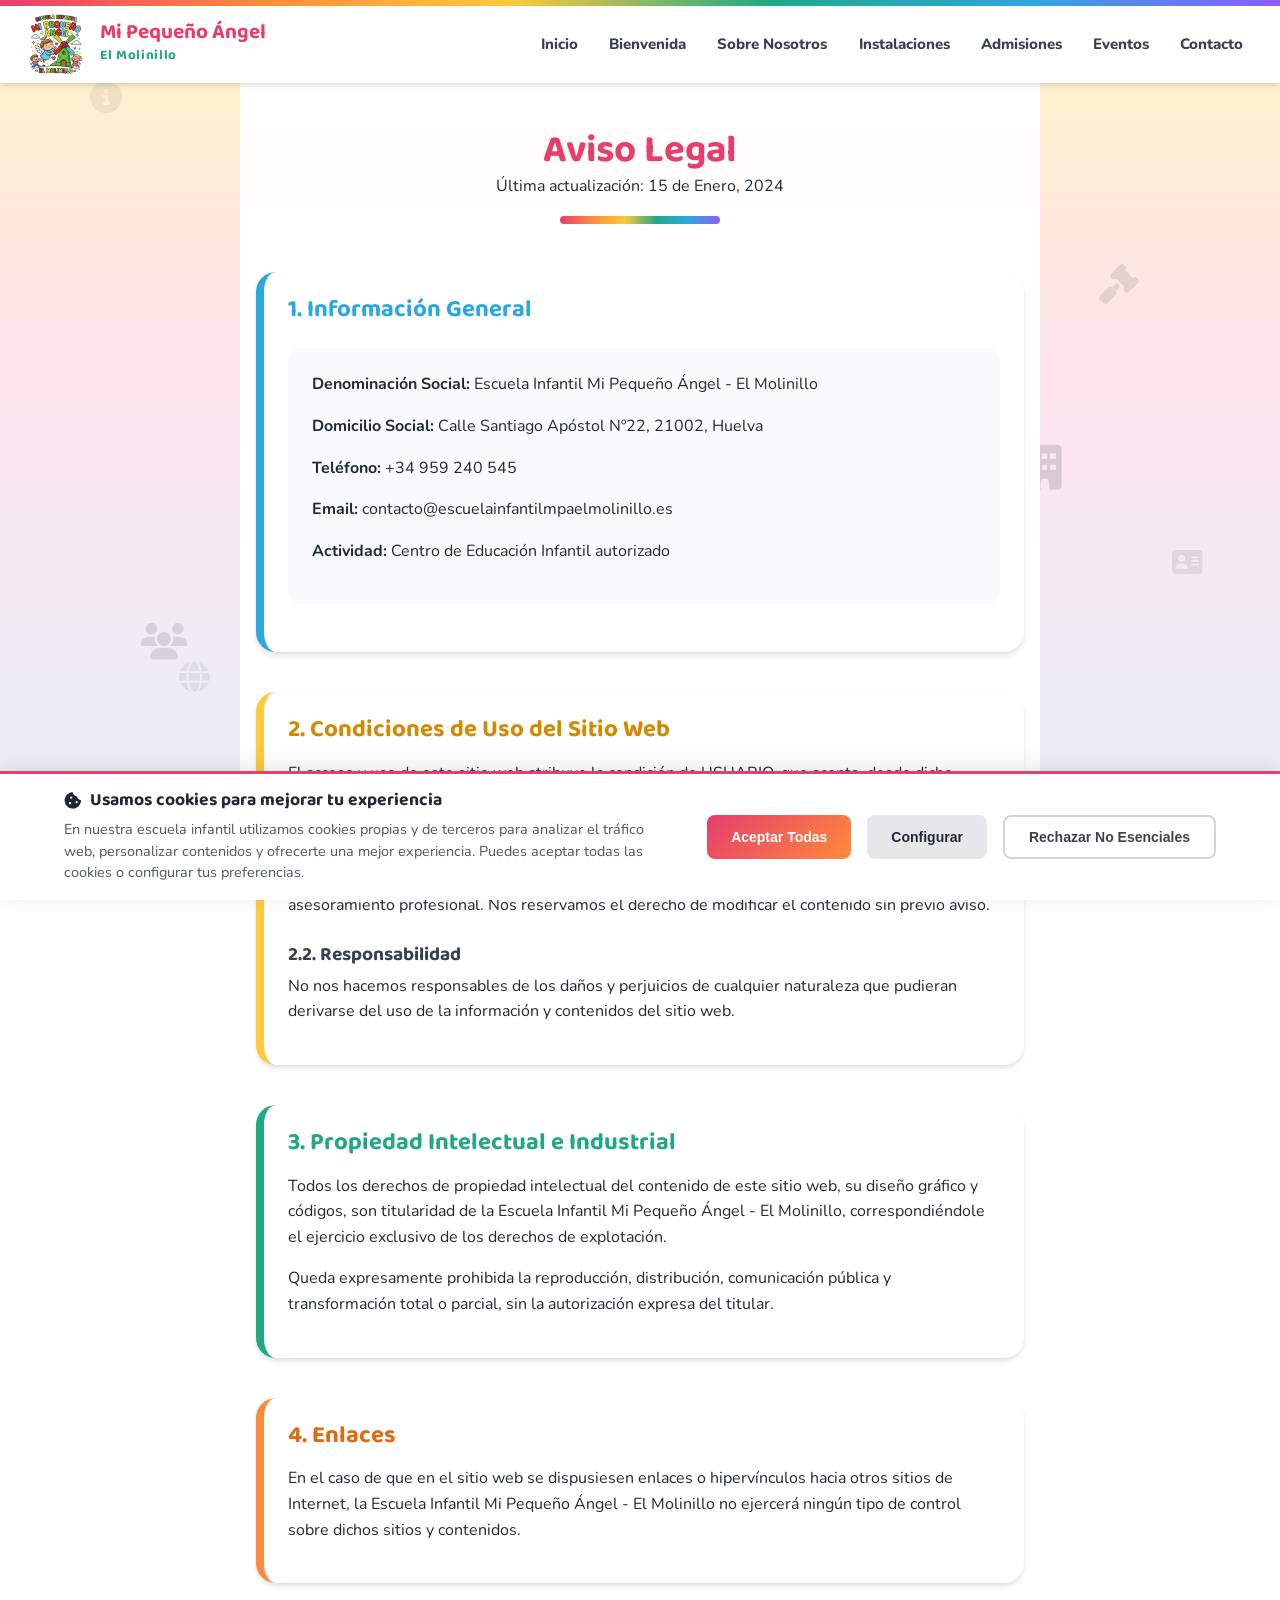
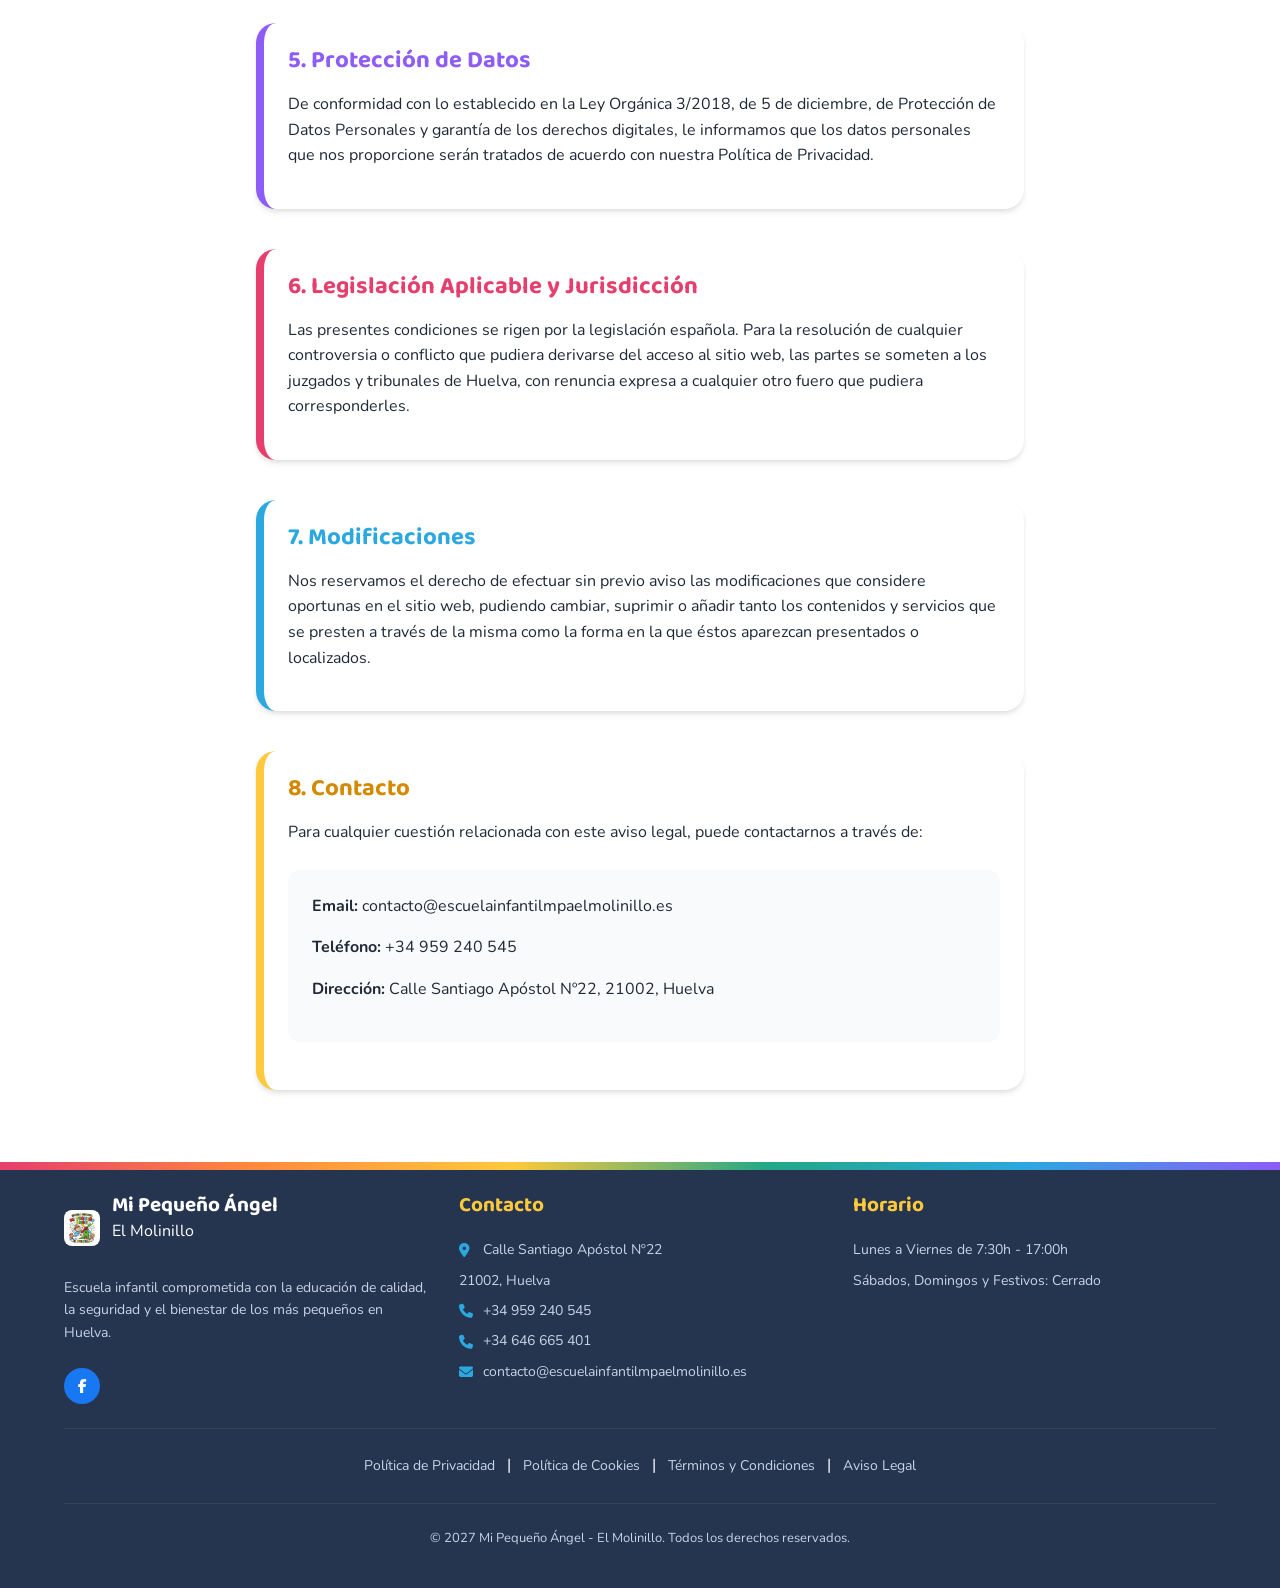
==== commit 8713f826: "Logo nuevo, ilustraciones renovadas y aviso de gratuidad - Logo nuevo en cabecera y pie de todas las" ====
--- a/aviso-legal.html
+++ b/aviso-legal.html
@@ -211,7 +211,7 @@
         <div class="header-container">
             <a href="index.html" class="logo" aria-label="Mi Pequeño Ángel - El Molinillo, ir al inicio">
                 <span class="logo-img">
-                    <img src="img/logo.jpg" alt="Logo Escuela Infantil Mi Pequeño Ángel - El Molinillo">
+                    <img src="img/logo.jpg?v=2" alt="Logo Escuela Infantil Mi Pequeño Ángel - El Molinillo">
                 </span>
                 <div class="logo-text">
                     <h1>Mi Pequeño Ángel</h1>
@@ -321,7 +321,7 @@
                 <div class="footer-column">
                     <div class="footer-logo">
                         <div class="footer-logo-icon">
-                            <img src="img/favicon.ico" alt="Logo Escuela Infantil Mi Pequeño Ángel"
+                            <img src="img/logo.jpg?v=2" alt="Logo Escuela Infantil Mi Pequeño Ángel - El Molinillo"
                                 style="width: 100%; height: 100%; object-fit: contain;">
                         </div>
                         <div>
@@ -366,7 +366,7 @@
             </div>
 
             <div class="copyright">
-                <p>&copy; 2025 Mi Pequeño Ángel - El Molinillo. Todos los derechos reservados.</p>
+                <p>&copy; 2027 Mi Pequeño Ángel - El Molinillo. Todos los derechos reservados.</p>
             </div>
         </div>
     </footer>
--- a/styles.css
+++ b/styles.css
@@ -365,23 +365,18 @@
     gap: 0.75rem;
 }
 
-/* El logo es cuadrado con mucho margen blanco: lo recortamos al dibujo */
+/* Logo cuadrado (1:1) */
 .logo-img {
-    position: relative;
     display: block;
-    width: 84px;
+    width: 64px;
     height: 64px;
-    overflow: hidden;
     flex-shrink: 0;
 }
 
 .logo-img img {
-    position: absolute;
-    width: 109px;
-    height: 109px;
-    max-width: none;
-    left: -12px;
-    top: -19px;
+    display: block;
+    width: 100%;
+    height: 100%;
 }
 
 .logo-text h1 {
@@ -1458,20 +1453,18 @@
     width: 36px;
     height: 36px;
     background: var(--white);
-    border-radius: 50%;
+    border-radius: 0.5rem;
     display: flex;
     align-items: center;
     justify-content: center;
-    color: var(--white);
-    font-size: 0.875rem;
-    padding: 4px;
+    flex-shrink: 0;
+    padding: 2px;
 }
 
 .footer-logo-icon img {
     width: 100%;
     height: 100%;
     object-fit: contain;
-    border-radius: 50%;
 }
 
 .footer-text {
@@ -2558,6 +2551,38 @@
     }
 }
 
+/* Aviso destacado: atención socioeducativa gratuita */
+.aviso-gratuidad {
+    margin-top: 1.5rem;
+    padding: 2rem 1.5rem;
+    border-radius: 1.5rem;
+    background: linear-gradient(135deg, var(--c-pink), var(--c-orange));
+    box-shadow: 0 8px 0 #c42d58, 0 14px 30px rgba(230, 62, 109, 0.3);
+    text-align: center;
+}
+
+.aviso-gratuidad p {
+    margin: 0 auto;
+    max-width: 900px;
+    font-family: var(--font-display);
+    font-weight: 800;
+    font-size: clamp(1.5rem, 4vw, 2.6rem);
+    line-height: 1.15;
+    text-transform: uppercase;
+    color: var(--white);
+    text-shadow: 0 3px 0 rgba(38, 53, 79, 0.25);
+}
+
+.aviso-gratuidad span {
+    display: inline-block;
+    padding: 0 0.4em;
+    border-radius: 0.4em;
+    background: var(--c-yellow);
+    color: var(--c-navy);
+    text-shadow: none;
+    transform: rotate(-2deg);
+}
+
 @media (max-width: 1100px) and (min-width: 768px) {
     .logo-text {
         display: none;
@@ -2570,15 +2595,8 @@
     }
 
     .logo-img {
-        width: 70px;
+        width: 54px;
         height: 54px;
-    }
-
-    .logo-img img {
-        width: 92px;
-        height: 92px;
-        left: -10px;
-        top: -16px;
     }
 
     .logo-text h1 {
